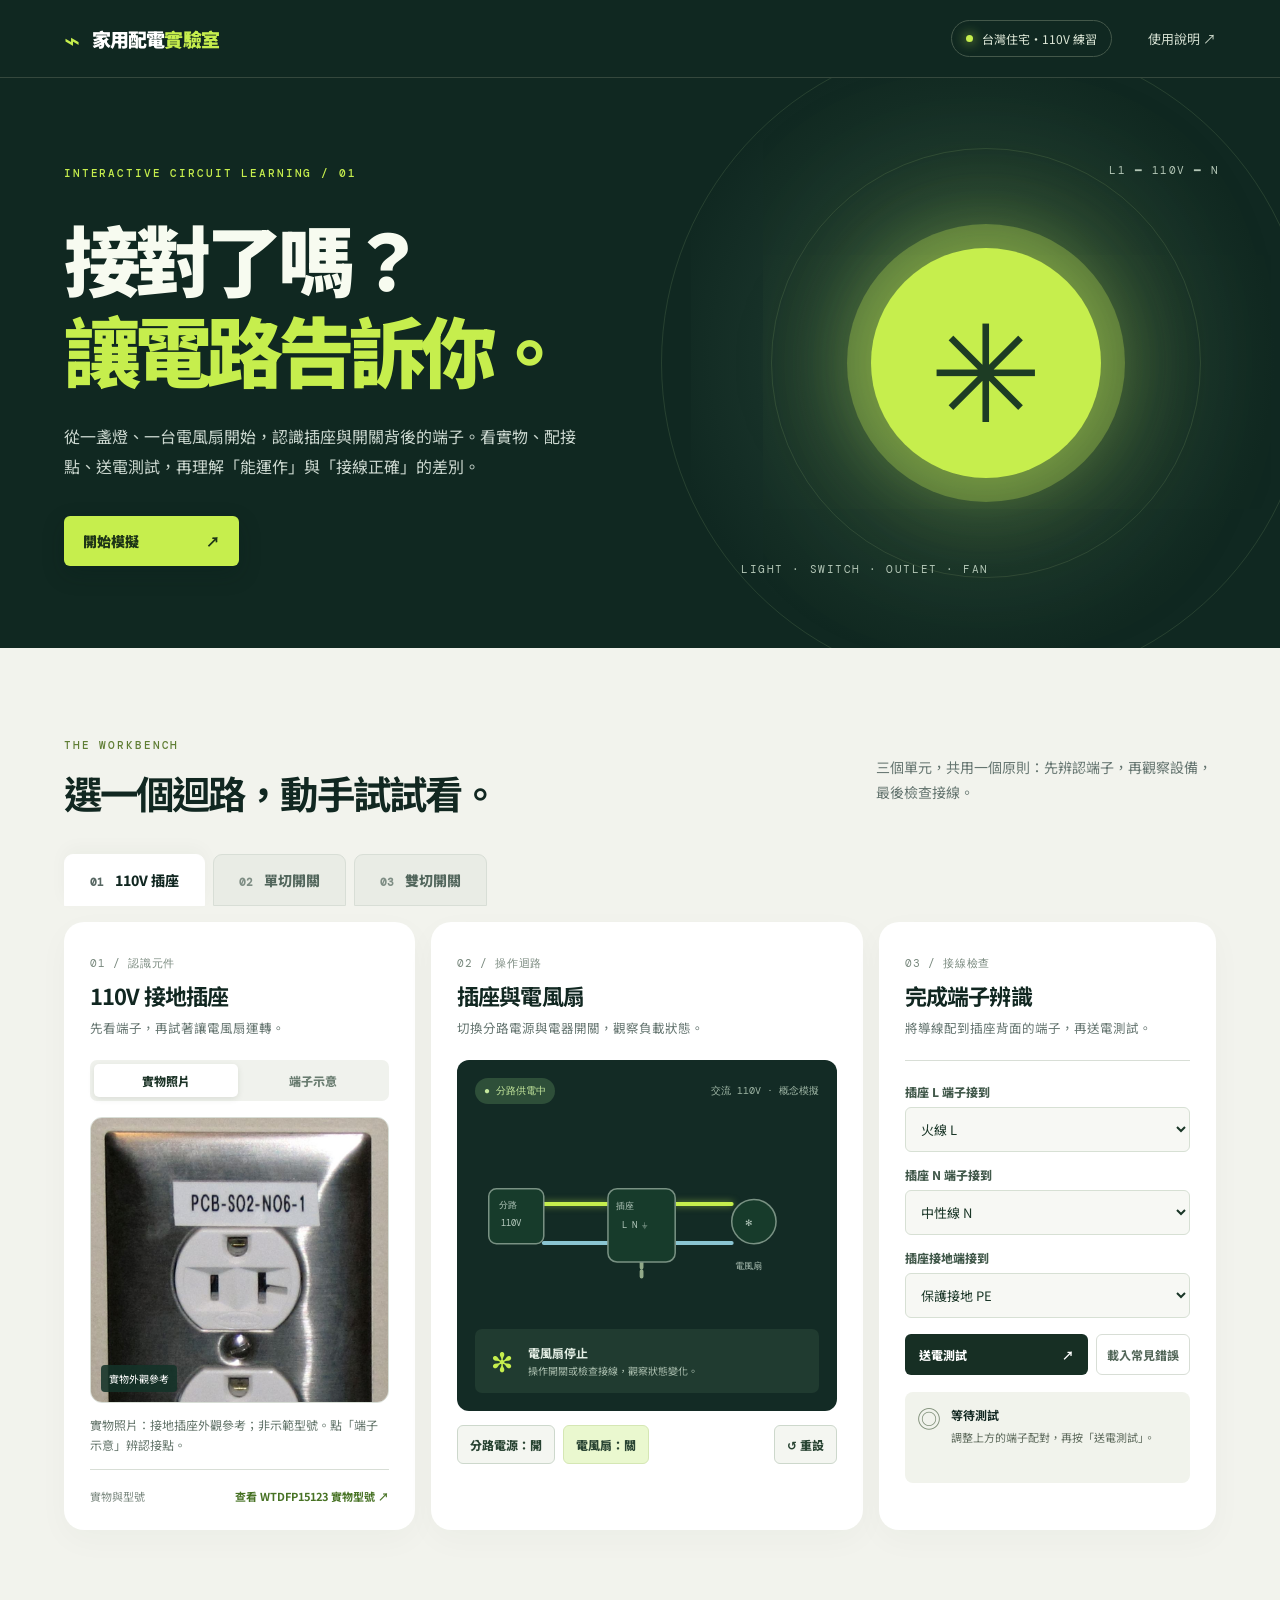
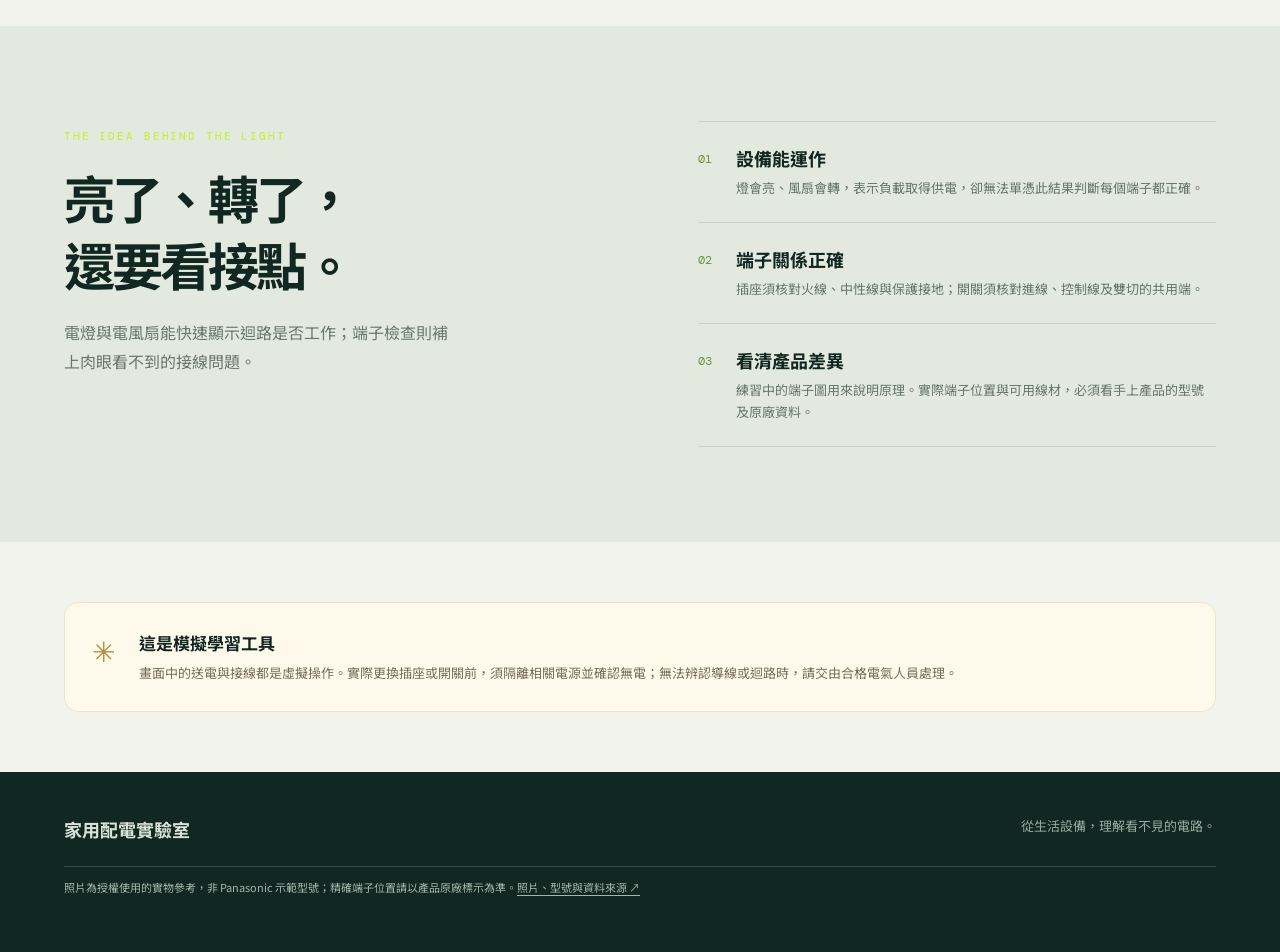
==== index.html @ d6dda079 "Build household circuit learning simulator" ====
<!doctype html>
<html lang="zh-Hant">
<head>
  <meta charset="utf-8">
  <meta name="viewport" content="width=device-width, initial-scale=1">
  <meta name="theme-color" content="#10221f">
  <meta name="description" content="以電燈和電風扇練習台灣住宅 110V 插座、單切與雙切開關的端子辨識與配線測試。">
  <title>家用配電實驗室｜插座與開關互動學習</title>
  <link rel="stylesheet" href="./style.css">
  <script src="./script.js" defer></script>
</head>
<body>
  <header class="site-header">
    <a class="brand" href="#top"><span class="brand-icon">⌁</span><span>家用配電<span class="brand-accent">實驗室</span></span></a>
    <div class="header-right"><span class="voltage-chip"><span class="pulse-dot"></span>台灣住宅・110V 練習</span><a href="#about" class="header-link">使用說明 ↗</a></div>
  </header>

  <main id="top">
    <section class="hero">
      <div class="hero-copy"><span class="eyebrow">INTERACTIVE CIRCUIT LEARNING / 01</span><h1>接對了嗎？<br><em>讓電路告訴你。</em></h1><p>從一盞燈、一台電風扇開始，認識插座與開關背後的端子。看實物、配接點、送電測試，再理解「能運作」與「接線正確」的差別。</p><a class="hero-cta" href="#workbench">開始模擬 <span>↗</span></a></div>
      <div class="hero-visual" aria-hidden="true"><div class="orbit orbit-one"></div><div class="orbit orbit-two"></div><div class="hero-light">✳</div><span class="hero-label label-top">L1 ━ 110V ━ N</span><span class="hero-label label-bottom">LIGHT · SWITCH · OUTLET · FAN</span></div>
    </section>

    <section class="bench" id="workbench" aria-labelledby="bench-title">
      <div class="section-head"><div><span class="eyebrow dark">THE WORKBENCH</span><h2 id="bench-title">選一個迴路，動手試試看。</h2></div><p>三個單元，共用一個原則：先辨認端子，再觀察設備，最後檢查接線。</p></div>
      <div class="lesson-tabs" role="tablist" aria-label="學習單元">
        <button type="button" class="lesson-tab active" role="tab" aria-selected="true" data-lesson="outlet"><span>01</span> 110V 插座</button>
        <button type="button" class="lesson-tab" role="tab" aria-selected="false" data-lesson="single"><span>02</span> 單切開關</button>
        <button type="button" class="lesson-tab" role="tab" aria-selected="false" data-lesson="double"><span>03</span> 雙切開關</button>
      </div>

      <div class="workspace">
        <article class="panel object-panel"><div class="panel-heading"><span class="panel-kicker">01 / 認識元件</span><h3 id="object-title">110V 接地插座</h3><p id="object-subtitle">先看端子，再試著讓電風扇運轉。</p></div>
          <div class="view-toggle" role="group" aria-label="元件檢視"><button type="button" class="view-btn active" data-view="photo">實物照片</button><button type="button" class="view-btn" data-view="terminals">端子示意</button></div>
          <div class="object-stage" id="object-stage"></div>
          <p class="stage-caption" id="stage-caption"></p>
          <div class="source-note"><span>實物與型號</span><a id="product-link" href="https://www.panasonic.com/tw/homeliving/housing/wiring/switches/deco-lite.html" target="_blank" rel="noopener noreferrer">查看台灣常見型號 ↗</a></div>
        </article>

        <article class="panel circuit-panel"><div class="panel-heading"><span class="panel-kicker">02 / 操作迴路</span><h3 id="circuit-title">插座與電風扇</h3><p id="circuit-subtitle">切換分路電源與電器開關，觀察負載狀態。</p></div>
          <div class="circuit-stage"><div class="circuit-meta"><span class="live-pill" id="power-pill">● 分路供電中</span><span>交流 110V · 概念模擬</span></div><div id="circuit-svg" class="circuit-svg" aria-label="互動配線圖"></div><div class="device-status"><span class="device-icon" id="device-icon">◌</span><div><strong id="device-title">電風扇停止</strong><small id="device-detail">插上電器，觀察它是否運轉。</small></div></div></div>
          <div class="controls"><button type="button" id="breaker-btn" class="control-btn">分路電源：開</button><button type="button" id="device-btn" class="control-btn primary">電風扇：關</button><button type="button" id="reset-btn" class="reset-btn" title="重設本單元">↺ 重設</button></div>
          <div class="double-controls hidden" id="double-controls"><button type="button" id="switch-a-btn" class="control-btn">樓下開關：位置 1</button><button type="button" id="switch-b-btn" class="control-btn">樓上開關：位置 1</button></div>
        </article>

        <article class="panel test-panel"><div class="panel-heading"><span class="panel-kicker">03 / 接線檢查</span><h3>完成端子辨識</h3><p id="test-intro">將導線配到插座背面的端子，再送電測試。</p></div><div class="test-form" id="test-form"></div><div class="test-actions"><button type="button" class="test-button" id="test-btn">送電測試 <span>↗</span></button><button type="button" class="example-button" id="mistake-btn">載入常見錯誤</button></div><div class="result" id="result" role="status" aria-live="polite"><span class="result-icon">◎</span><div><strong>等待測試</strong><p>調整上方的端子配對，再按「送電測試」。</p></div></div></article>
      </div>
    </section>

    <section class="concepts" id="about"><div class="concepts-intro"><span class="eyebrow">THE IDEA BEHIND THE LIGHT</span><h2>亮了、轉了，<br>還要看接點。</h2><p>電燈與電風扇能快速顯示迴路是否工作；端子檢查則補上肉眼看不到的接線問題。</p></div><div class="concept-list"><div class="concept"><span>01</span><div><h3>設備能運作</h3><p>燈會亮、風扇會轉，表示負載取得供電，卻無法單憑此結果判斷每個端子都正確。</p></div></div><div class="concept"><span>02</span><div><h3>端子關係正確</h3><p>插座須核對火線、中性線與保護接地；開關須核對進線、控制線及雙切的共用端。</p></div></div><div class="concept"><span>03</span><div><h3>看清產品差異</h3><p>練習中的端子圖用來說明原理。實際端子位置與可用線材，必須看手上產品的型號及原廠資料。</p></div></div></div></section>
    <section class="safety"><span class="safety-symbol">✳</span><div><h2>這是模擬學習工具</h2><p>畫面中的送電與接線都是虛擬操作。實際更換插座或開關前，須隔離相關電源並確認無電；無法辨認導線或迴路時，請交由合格電氣人員處理。</p></div></section>
  </main>
  <footer><div class="footer-top"><strong>家用配電實驗室</strong><span>從生活設備，理解看不見的電路。</span></div><p>照片為授權使用的實物參考，非 Panasonic 示範型號；精確端子位置請以產品原廠標示為準。<a href="./sources.html">照片、型號與資料來源 ↗</a></p></footer>
</body>
</html>
---- style.css ----
@import url('https://fonts.googleapis.com/css2?family=DM+Mono:wght@400;500&family=Noto+Sans+TC:wght@400;500;600;700;800;900&display=swap');
:root{--ink:#112721;--muted:#657570;--paper:#f2f3ed;--white:#fff;--line:#d8ded6;--green:#c6ee4d;--deep:#102821;--orange:#e5a568;--red:#ba503d;--radius:20px}
*{box-sizing:border-box}html{scroll-behavior:smooth}body{margin:0;background:var(--paper);color:var(--ink);font-family:'Noto Sans TC',system-ui,sans-serif}button,select{font:inherit}button{cursor:pointer}a{color:inherit;text-decoration:none}button:focus-visible,a:focus-visible,select:focus-visible{outline:3px solid #80a9ef;outline-offset:3px}.hidden{display:none!important}
.site-header{height:78px;padding:0 clamp(20px,5vw,80px);display:flex;align-items:center;justify-content:space-between;background:#102821;color:#fff;border-bottom:1px solid #35483d}.brand{font-size:19px;font-weight:900;letter-spacing:-.04em;display:flex;align-items:center;gap:12px}.brand-icon{font-size:27px;color:var(--green);line-height:1}.brand-accent{color:var(--green)}.header-right{display:flex;align-items:center;gap:36px}.voltage-chip{font-size:12px;border:1px solid #44584a;border-radius:99px;padding:9px 14px;color:#dde7d7;display:flex;align-items:center;gap:9px}.pulse-dot{width:7px;height:7px;border-radius:50%;background:var(--green);box-shadow:0 0 12px var(--green)}.header-link{font-size:13px;color:#d2ddcf}
.hero{min-height:560px;background:var(--deep);color:#f7fbf0;display:grid;grid-template-columns:1.08fr .92fr;overflow:hidden}.hero-copy{padding:80px 8vw 82px max(5vw,calc((100vw - 1420px)/2));z-index:1}.eyebrow{font-family:'DM Mono',monospace;color:var(--green);font-size:11px;letter-spacing:.17em;font-weight:500}.eyebrow.dark{color:#607e35}.hero h1{font-size:clamp(52px,6vw,90px);letter-spacing:-.075em;line-height:1.19;margin:30px 0 26px;font-weight:900}.hero h1 em{font-style:normal;color:var(--green)}.hero-copy p{line-height:1.9;color:#cbd7cf;font-size:16px;max-width:560px;margin-bottom:34px}.hero-cta{background:var(--green);color:#1e3517;display:inline-flex;align-items:center;justify-content:space-between;min-width:175px;padding:15px 19px;border-radius:6px;font-size:14px;font-weight:900;box-shadow:0 8px 22px #061b1538}.hero-cta:hover{background:#d6fa74}.hero-visual{min-height:540px;position:relative;background:radial-gradient(circle at 47% 49%,#2d5140 0,#1b362c 39%,#102821 72%)}.orbit{position:absolute;border:1px solid #7c9d6a35;border-radius:50%;top:50%;left:50%;transform:translate(-50%,-50%)}.orbit-one{width:430px;height:430px}.orbit-two{width:650px;height:650px}.hero-light{position:absolute;top:50%;left:50%;transform:translate(-50%,-50%);width:230px;height:230px;border-radius:50%;display:grid;place-items:center;background:var(--green);color:#1d3c24;font-size:135px;box-shadow:0 0 0 24px #d8ff5740,0 0 100px #c6ee4d78,0 0 200px #bde44f47}.hero-label{position:absolute;font-family:'DM Mono',monospace;font-size:11px;letter-spacing:.14em;color:#b3c6b6}.label-top{top:85px;right:60px}.label-bottom{bottom:72px;left:50px}
.bench{padding:82px max(5vw,calc((100vw - 1420px)/2)) 96px}.section-head{display:flex;justify-content:space-between;align-items:end;gap:35px;margin-bottom:34px}.section-head h2{font-size:clamp(27px,3vw,40px);margin:10px 0 0;letter-spacing:-.05em}.section-head p{color:var(--muted);font-size:14px;line-height:1.8;max-width:340px}.lesson-tabs{display:flex;gap:8px;margin-bottom:16px}.lesson-tab{border:1px solid var(--line);background:#e9ece5;border-radius:9px 9px 0 0;padding:15px 25px;color:#52665c;font-weight:800;font-size:14px}.lesson-tab span{font-family:'DM Mono',monospace;font-size:11px;margin-right:8px;opacity:.7}.lesson-tab.active{color:var(--ink);background:var(--white);border-color:var(--white);box-shadow:0 -6px 18px #203b1b08}.workspace{display:grid;grid-template-columns:1fr 1.23fr .96fr;gap:16px}.panel{background:var(--white);border-radius:var(--radius);padding:26px;min-width:0;box-shadow:0 10px 32px #25401908}.panel-heading{min-height:112px}.panel-kicker{font-family:'DM Mono',monospace;font-size:11px;letter-spacing:.06em;color:#79897e}.panel h3{font-size:22px;margin:7px 0 7px;letter-spacing:-.04em}.panel-heading p{font-size:12.5px;color:var(--muted);margin:0;line-height:1.6}.view-toggle{display:flex;background:#f0f2ed;border-radius:7px;padding:4px;gap:3px}.view-btn{flex:1;border:0;background:transparent;color:#697c70;border-radius:5px;padding:8px 4px;font-size:12px;font-weight:800}.view-btn.active{background:#fff;color:#1c3327;box-shadow:0 2px 6px #1e30131a}.object-stage{margin-top:16px;border:1px solid var(--line);border-radius:12px;height:286px;background:#e9ebe5;display:grid;place-items:center;overflow:hidden;position:relative}.object-stage img{width:100%;height:100%;object-fit:cover}.object-stage .switch-photo{object-fit:contain;background:#e4e5df}.object-stage .photo-badge{position:absolute;left:10px;bottom:10px;font-size:10px;padding:6px 8px;background:#143329de;color:white;border-radius:4px}.stage-caption{font-size:12px;color:#63746a;line-height:1.7;min-height:42px}.source-note{display:flex;justify-content:space-between;align-items:center;border-top:1px solid var(--line);padding-top:18px;font-size:11px;color:#7c8980;gap:10px}.source-note a{color:#477224;font-weight:700;text-align:right}.source-note a:hover{text-decoration:underline}
.terminal-view{width:100%;height:100%;display:flex;flex-direction:column;justify-content:center;align-items:center;gap:15px;background:radial-gradient(circle at center,#f9faf6,#e7eee1)}.terminal-unit{width:min(86%,270px);height:164px;border:8px solid #cdd8c7;background:#e1ecde;border-radius:20px;box-shadow:0 12px 18px #10291b22,inset 0 0 0 1px white;display:flex;align-items:center;justify-content:space-around;gap:10px;padding:15px}.terminal-unit.switch-unit{width:min(85%,235px)}.terminal-point{width:60px;height:62px;background:#28493b;color:white;border-radius:10px;border:3px solid #adc6a9;display:flex;flex-direction:column;justify-content:center;align-items:center;font-family:'DM Mono',monospace;box-shadow:inset 0 3px 6px #091b1c77}.terminal-point strong{font-size:15px}.terminal-point small{font-size:9px;color:#d6e7ce;margin-top:4px}.terminal-help{text-align:center;font-size:11px;color:#557159;padding:0 15px}
.circuit-stage{height:351px;background:#132b25;border-radius:12px;padding:18px;color:#e4efe5;display:flex;flex-direction:column}.circuit-meta{display:flex;align-items:center;justify-content:space-between;gap:10px;font-family:'DM Mono',monospace;font-size:10px;color:#9fb6a5}.live-pill{border-radius:20px;background:#2e4f39;padding:6px 9px;color:#c5e89d;white-space:nowrap}.live-pill.off{background:#4d4c44;color:#e2dfc8}.circuit-svg{flex:1;min-height:0;display:grid;place-items:center}.circuit-svg svg{width:100%;max-height:200px}.circuit-svg .wire{fill:none;stroke:#526e60;stroke-width:5;stroke-linecap:round;stroke-linejoin:round}.circuit-svg .wire.hot{stroke:#c6ee4d;filter:drop-shadow(0 0 5px #c6ee4d88)}.circuit-svg .wire.neutral{stroke:#8ac5d2}.circuit-svg .wire.ground{stroke:#92aa89;stroke-dasharray:7 5}.circuit-svg .symbol{fill:#173b2b;stroke:#799183;stroke-width:2}.circuit-svg .lit{fill:#c6ee4d;stroke:#c6ee4d;filter:drop-shadow(0 0 12px #c6ee4d)}.circuit-svg text{fill:#b6cabe;font:12px 'DM Mono',monospace}.device-status{display:flex;align-items:center;gap:11px;background:#203b30;padding:10px 12px;border-radius:7px;min-height:64px}.device-icon{font-size:27px;color:var(--green);width:30px;text-align:center}.device-icon.spinning{animation:spin 1.1s linear infinite}.device-status strong{display:block;font-size:12px}.device-status small{display:block;color:#a9bdad;font-size:10px;line-height:1.4;margin-top:3px}@keyframes spin{to{transform:rotate(360deg)}}.controls,.double-controls{display:flex;gap:8px;margin-top:14px;flex-wrap:wrap}.control-btn,.reset-btn{border:1px solid #cdd8cc;background:#f4f6f1;color:#284332;border-radius:6px;padding:10px 12px;font-size:12px;font-weight:800}.control-btn.primary{background:#eaf8cf;border-color:#d5e7b4}.control-btn:hover,.reset-btn:hover{background:#dcedd2}.reset-btn{margin-left:auto}.double-controls .control-btn{flex:1}
.test-form{border-top:1px solid var(--line);padding-top:8px}.test-form label{display:block;margin:14px 0}.test-form label span{display:block;font-size:12px;font-weight:800;color:#42594b;margin-bottom:7px}.test-form select{width:100%;padding:11px 32px 11px 11px;background:#f7f8f4;border:1px solid #d7e0d4;border-radius:6px;font-size:13px;color:#1a3627}.test-actions{display:flex;gap:8px;flex-wrap:wrap;margin-top:16px}.test-button{flex:1;background:#172f24;color:white;padding:12px 14px;border:0;border-radius:6px;font-size:12px;font-weight:800;display:flex;justify-content:space-between;min-width:120px}.test-button:hover{background:#365a37}.example-button{border:1px solid var(--line);background:white;border-radius:6px;color:#526658;font-size:12px;font-weight:700;padding:10px}.result{margin-top:17px;border-radius:8px;padding:14px 12px;background:#f1f3ec;display:flex;gap:10px;min-height:91px}.result.pass{background:#eaf5d9}.result.warn{background:#fff0de}.result.fail{background:#fbeae6}.result-icon{font-size:24px;line-height:1;color:#7c8c75}.result.pass .result-icon{color:#51852c}.result.warn .result-icon{color:#af7830}.result.fail .result-icon{color:#b84f3b}.result strong{display:block;font-size:12px}.result p{font-size:11px;line-height:1.65;color:#5e6a5c;margin:5px 0 0}
.concepts{background:#e4e9df;padding:95px max(5vw,calc((100vw - 1420px)/2));display:grid;grid-template-columns:1fr 1fr;gap:9vw}.concepts h2{font-size:clamp(34px,4vw,56px);line-height:1.32;margin:19px 0;letter-spacing:-.06em}.concepts-intro p{max-width:390px;line-height:1.85;color:#69776c}.concept{display:flex;gap:24px;padding:23px 0;border-bottom:1px solid #c8d2c6}.concept:first-child{border-top:1px solid #c8d2c6}.concept>span{font:12px 'DM Mono',monospace;color:#709044;margin-top:6px}.concept h3{margin:0 0 6px;font-size:18px}.concept p{margin:0;color:#66756a;font-size:13px;line-height:1.7}.safety{display:flex;gap:24px;margin:60px max(5vw,calc((100vw - 1420px)/2));padding:27px;background:#fff9eb;border:1px solid #efe4c7;border-radius:14px}.safety-symbol{font-size:28px;color:#b38e3f}.safety h2{font-size:17px;margin:0 0 6px}.safety p{font-size:13px;line-height:1.8;color:#786f59;margin:0}footer{background:#102821;color:#d8e1d7;padding:44px max(5vw,calc((100vw - 1420px)/2))}.footer-top{display:flex;justify-content:space-between;border-bottom:1px solid #3b5141;padding-bottom:24px}.footer-top strong{font-size:18px}.footer-top span{font-size:13px;color:#96a99d}footer p{font-size:11px;line-height:1.7;color:#a5b5aa}footer a{text-decoration:underline;text-underline-offset:3px}.sources-page{max-width:840px;margin:auto;padding:85px 25px 140px;min-height:80vh}.sources-page h1{font-size:45px}.sources-page p,.sources-page li{line-height:1.9;color:#536c57}.sources-page a:not(.hero-cta){text-decoration:underline;text-underline-offset:3px}
@media(max-width:1200px){.workspace{grid-template-columns:1fr 1.2fr}.test-panel{grid-column:1/-1}.test-form{display:grid;grid-template-columns:repeat(3,1fr);gap:12px}.test-actions{max-width:440px}.panel-heading{min-height:100px}}
@media(max-width:760px){.site-header{height:65px}.brand{font-size:16px}.header-right{gap:0}.header-link{display:none}.voltage-chip{font-size:10px;padding:6px 8px}.hero{grid-template-columns:1fr}.hero-copy{padding:66px 6vw 48px}.hero h1{font-size:55px}.hero-visual{min-height:320px}.hero-light{width:145px;height:145px;font-size:85px}.orbit-one{width:270px;height:270px}.orbit-two{width:410px;height:410px}.label-top{top:26px;right:25px}.label-bottom{bottom:26px;left:25px}.bench{padding:65px 4vw}.section-head{display:block}.section-head p{max-width:100%}.lesson-tabs{overflow:auto;white-space:nowrap;scrollbar-width:none}.lesson-tabs::-webkit-scrollbar{display:none}.lesson-tab{padding:13px 18px}.workspace{grid-template-columns:1fr}.test-panel{grid-column:auto}.test-form{display:block}.object-stage{height:260px}.concepts{grid-template-columns:1fr;padding:65px 6vw;gap:25px}.safety{margin:45px 4vw;padding:22px}footer{padding:36px 6vw}.footer-top{display:block}.footer-top span{display:block;margin-top:8px}}
@media(prefers-reduced-motion:reduce){html{scroll-behavior:auto}.device-icon.spinning{animation:none}}
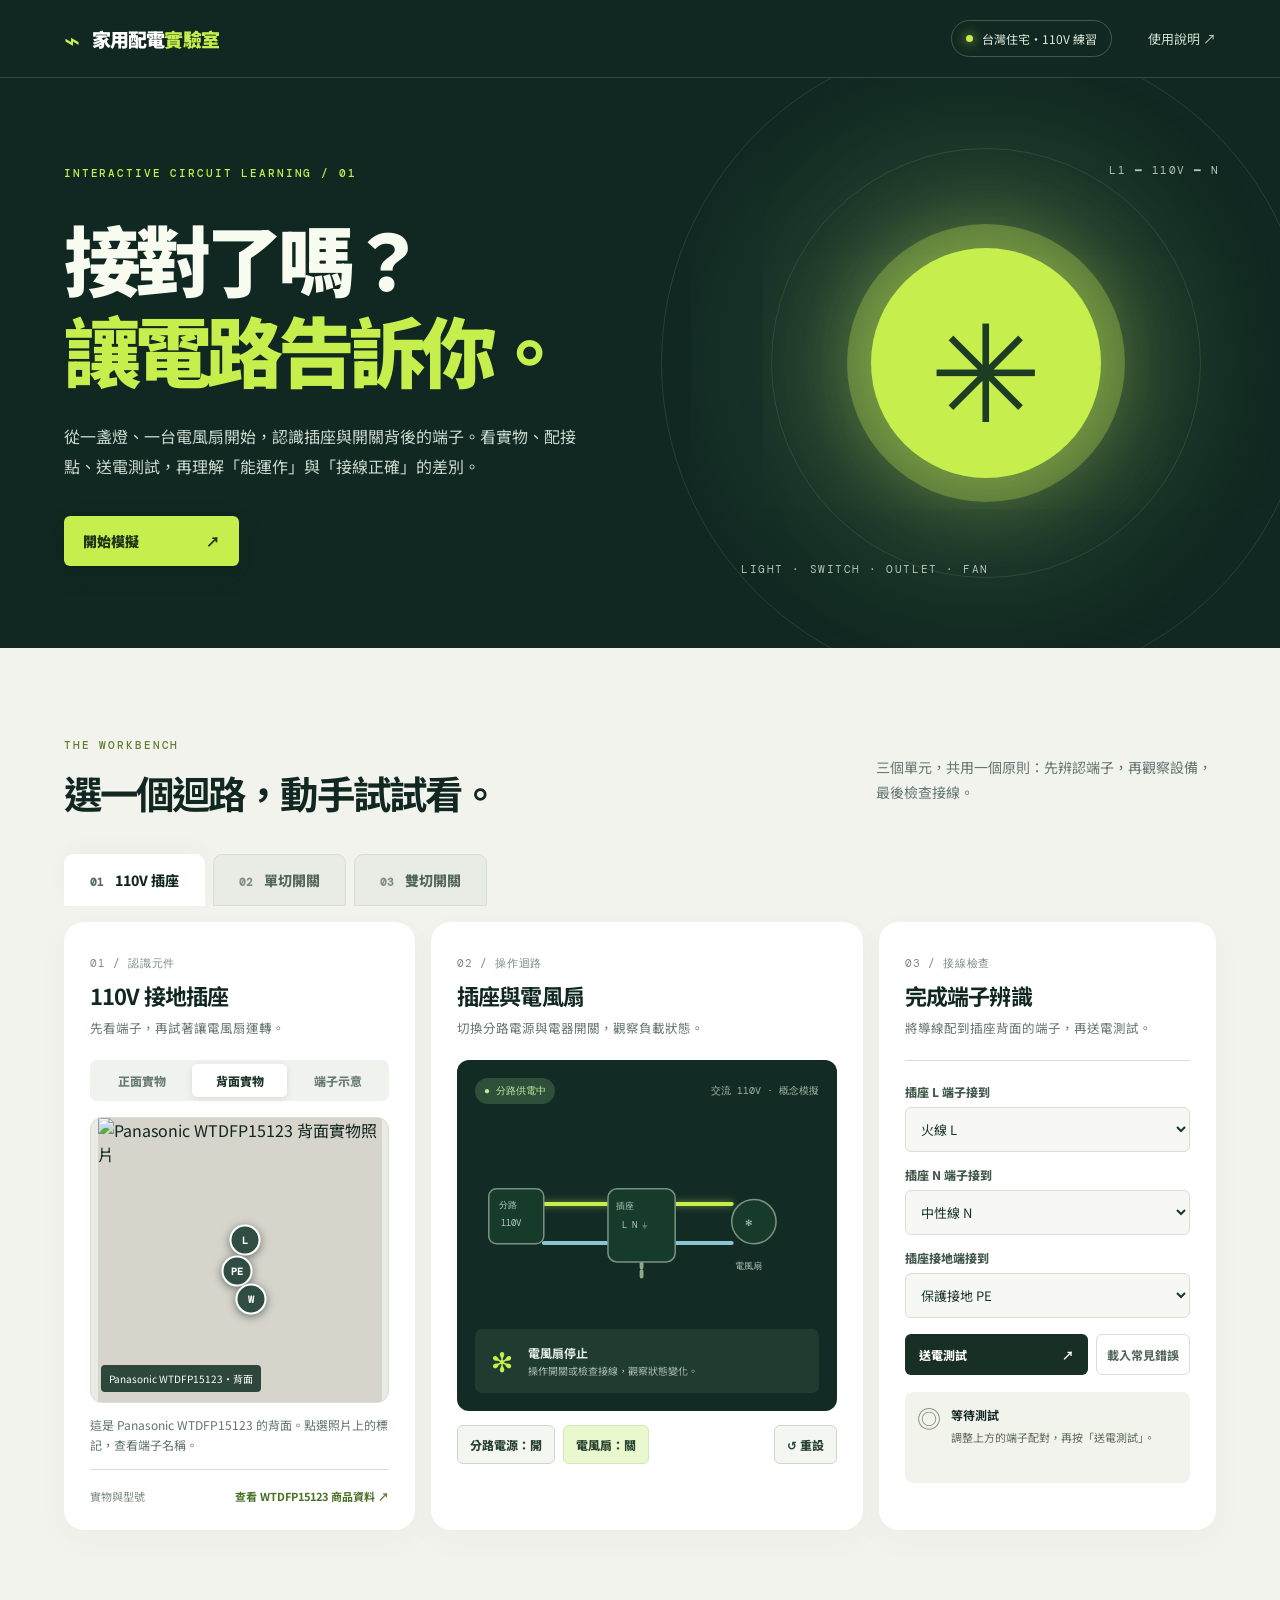
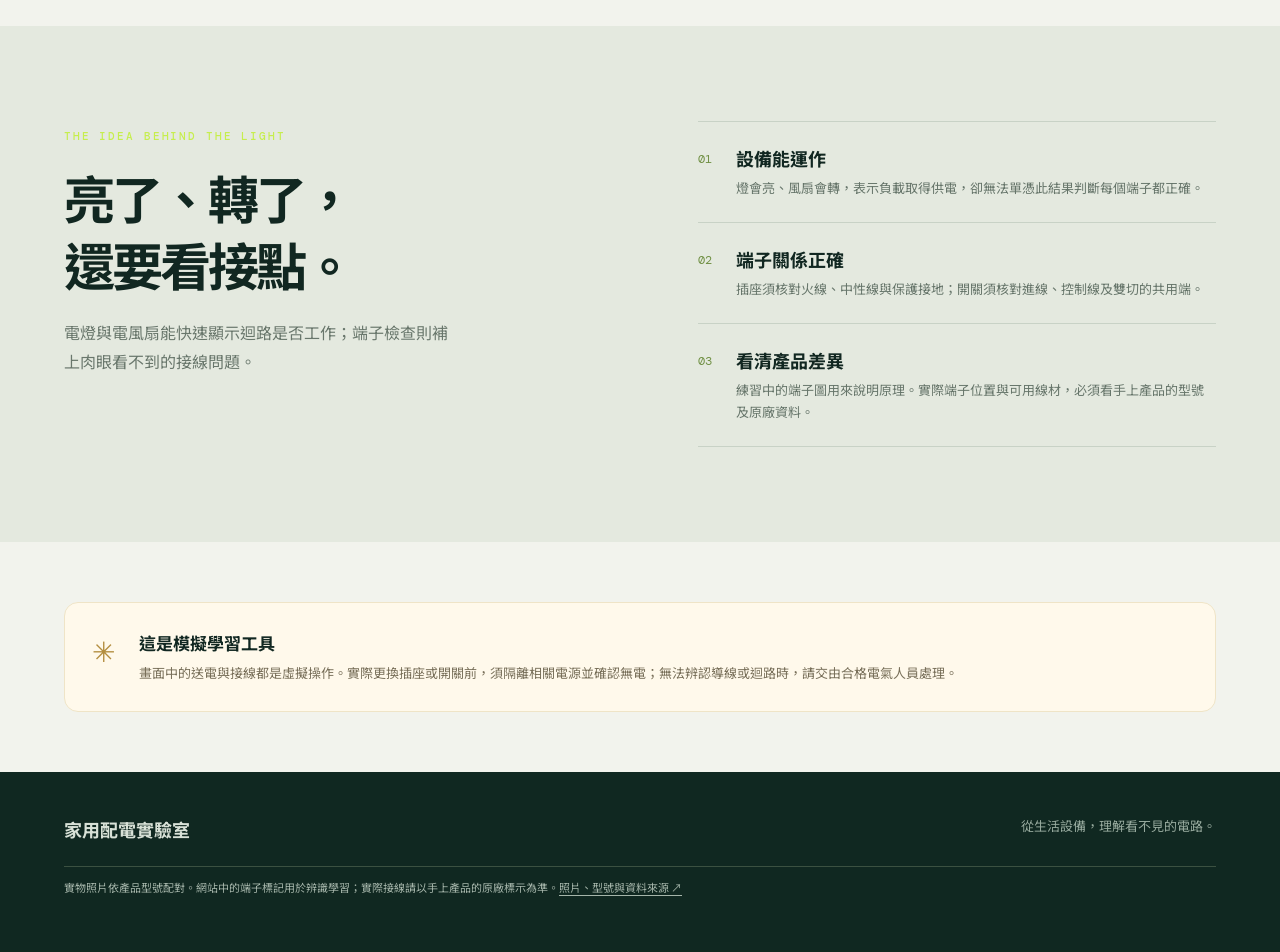
==== commit 143cc86a: "Use matching Panasonic product photos and terminal labels" ====
--- a/index.html
+++ b/index.html
@@ -31,7 +31,7 @@
 
       <div class="workspace">
         <article class="panel object-panel"><div class="panel-heading"><span class="panel-kicker">01 / 認識元件</span><h3 id="object-title">110V 接地插座</h3><p id="object-subtitle">先看端子，再試著讓電風扇運轉。</p></div>
-          <div class="view-toggle" role="group" aria-label="元件檢視"><button type="button" class="view-btn active" data-view="photo">實物照片</button><button type="button" class="view-btn" data-view="terminals">端子示意</button></div>
+          <div class="view-toggle" role="group" aria-label="元件檢視"><button type="button" class="view-btn" data-view="front">正面實物</button><button type="button" class="view-btn active" data-view="back">背面實物</button><button type="button" class="view-btn" data-view="terminals">端子示意</button></div>
           <div class="object-stage" id="object-stage"></div>
           <p class="stage-caption" id="stage-caption"></p>
           <div class="source-note"><span>實物與型號</span><a id="product-link" href="https://www.panasonic.com/tw/homeliving/housing/wiring/switches/deco-lite.html" target="_blank" rel="noopener noreferrer">查看台灣常見型號 ↗</a></div>
@@ -50,6 +50,6 @@
     <section class="concepts" id="about"><div class="concepts-intro"><span class="eyebrow">THE IDEA BEHIND THE LIGHT</span><h2>亮了、轉了，<br>還要看接點。</h2><p>電燈與電風扇能快速顯示迴路是否工作；端子檢查則補上肉眼看不到的接線問題。</p></div><div class="concept-list"><div class="concept"><span>01</span><div><h3>設備能運作</h3><p>燈會亮、風扇會轉，表示負載取得供電，卻無法單憑此結果判斷每個端子都正確。</p></div></div><div class="concept"><span>02</span><div><h3>端子關係正確</h3><p>插座須核對火線、中性線與保護接地；開關須核對進線、控制線及雙切的共用端。</p></div></div><div class="concept"><span>03</span><div><h3>看清產品差異</h3><p>練習中的端子圖用來說明原理。實際端子位置與可用線材，必須看手上產品的型號及原廠資料。</p></div></div></div></section>
     <section class="safety"><span class="safety-symbol">✳</span><div><h2>這是模擬學習工具</h2><p>畫面中的送電與接線都是虛擬操作。實際更換插座或開關前，須隔離相關電源並確認無電；無法辨認導線或迴路時，請交由合格電氣人員處理。</p></div></section>
   </main>
-  <footer><div class="footer-top"><strong>家用配電實驗室</strong><span>從生活設備，理解看不見的電路。</span></div><p>照片為授權使用的實物參考，非 Panasonic 示範型號；精確端子位置請以產品原廠標示為準。<a href="./sources.html">照片、型號與資料來源 ↗</a></p></footer>
+  <footer><div class="footer-top"><strong>家用配電實驗室</strong><span>從生活設備，理解看不見的電路。</span></div><p>實物照片依產品型號配對。網站中的端子標記用於辨識學習；實際接線請以手上產品的原廠標示為準。<a href="./sources.html">照片、型號與資料來源 ↗</a></p></footer>
 </body>
 </html>
--- a/style.css
+++ b/style.css
@@ -5,6 +5,7 @@
 .hero{min-height:560px;background:var(--deep);color:#f7fbf0;display:grid;grid-template-columns:1.08fr .92fr;overflow:hidden}.hero-copy{padding:80px 8vw 82px max(5vw,calc((100vw - 1420px)/2));z-index:1}.eyebrow{font-family:'DM Mono',monospace;color:var(--green);font-size:11px;letter-spacing:.17em;font-weight:500}.eyebrow.dark{color:#607e35}.hero h1{font-size:clamp(52px,6vw,90px);letter-spacing:-.075em;line-height:1.19;margin:30px 0 26px;font-weight:900}.hero h1 em{font-style:normal;color:var(--green)}.hero-copy p{line-height:1.9;color:#cbd7cf;font-size:16px;max-width:560px;margin-bottom:34px}.hero-cta{background:var(--green);color:#1e3517;display:inline-flex;align-items:center;justify-content:space-between;min-width:175px;padding:15px 19px;border-radius:6px;font-size:14px;font-weight:900;box-shadow:0 8px 22px #061b1538}.hero-cta:hover{background:#d6fa74}.hero-visual{min-height:540px;position:relative;background:radial-gradient(circle at 47% 49%,#2d5140 0,#1b362c 39%,#102821 72%)}.orbit{position:absolute;border:1px solid #7c9d6a35;border-radius:50%;top:50%;left:50%;transform:translate(-50%,-50%)}.orbit-one{width:430px;height:430px}.orbit-two{width:650px;height:650px}.hero-light{position:absolute;top:50%;left:50%;transform:translate(-50%,-50%);width:230px;height:230px;border-radius:50%;display:grid;place-items:center;background:var(--green);color:#1d3c24;font-size:135px;box-shadow:0 0 0 24px #d8ff5740,0 0 100px #c6ee4d78,0 0 200px #bde44f47}.hero-label{position:absolute;font-family:'DM Mono',monospace;font-size:11px;letter-spacing:.14em;color:#b3c6b6}.label-top{top:85px;right:60px}.label-bottom{bottom:72px;left:50px}
 .bench{padding:82px max(5vw,calc((100vw - 1420px)/2)) 96px}.section-head{display:flex;justify-content:space-between;align-items:end;gap:35px;margin-bottom:34px}.section-head h2{font-size:clamp(27px,3vw,40px);margin:10px 0 0;letter-spacing:-.05em}.section-head p{color:var(--muted);font-size:14px;line-height:1.8;max-width:340px}.lesson-tabs{display:flex;gap:8px;margin-bottom:16px}.lesson-tab{border:1px solid var(--line);background:#e9ece5;border-radius:9px 9px 0 0;padding:15px 25px;color:#52665c;font-weight:800;font-size:14px}.lesson-tab span{font-family:'DM Mono',monospace;font-size:11px;margin-right:8px;opacity:.7}.lesson-tab.active{color:var(--ink);background:var(--white);border-color:var(--white);box-shadow:0 -6px 18px #203b1b08}.workspace{display:grid;grid-template-columns:1fr 1.23fr .96fr;gap:16px}.panel{background:var(--white);border-radius:var(--radius);padding:26px;min-width:0;box-shadow:0 10px 32px #25401908}.panel-heading{min-height:112px}.panel-kicker{font-family:'DM Mono',monospace;font-size:11px;letter-spacing:.06em;color:#79897e}.panel h3{font-size:22px;margin:7px 0 7px;letter-spacing:-.04em}.panel-heading p{font-size:12.5px;color:var(--muted);margin:0;line-height:1.6}.view-toggle{display:flex;background:#f0f2ed;border-radius:7px;padding:4px;gap:3px}.view-btn{flex:1;border:0;background:transparent;color:#697c70;border-radius:5px;padding:8px 4px;font-size:12px;font-weight:800}.view-btn.active{background:#fff;color:#1c3327;box-shadow:0 2px 6px #1e30131a}.object-stage{margin-top:16px;border:1px solid var(--line);border-radius:12px;height:286px;background:#e9ebe5;display:grid;place-items:center;overflow:hidden;position:relative}.object-stage img{width:100%;height:100%;object-fit:cover}.object-stage .switch-photo{object-fit:contain;background:#e4e5df}.object-stage .photo-badge{position:absolute;left:10px;bottom:10px;font-size:10px;padding:6px 8px;background:#143329de;color:white;border-radius:4px}.stage-caption{font-size:12px;color:#63746a;line-height:1.7;min-height:42px}.source-note{display:flex;justify-content:space-between;align-items:center;border-top:1px solid var(--line);padding-top:18px;font-size:11px;color:#7c8980;gap:10px}.source-note a{color:#477224;font-weight:700;text-align:right}.source-note a:hover{text-decoration:underline}
 .terminal-view{width:100%;height:100%;display:flex;flex-direction:column;justify-content:center;align-items:center;gap:15px;background:radial-gradient(circle at center,#f9faf6,#e7eee1)}.terminal-unit{width:min(86%,270px);height:164px;border:8px solid #cdd8c7;background:#e1ecde;border-radius:20px;box-shadow:0 12px 18px #10291b22,inset 0 0 0 1px white;display:flex;align-items:center;justify-content:space-around;gap:10px;padding:15px}.terminal-unit.switch-unit{width:min(85%,235px)}.terminal-point{width:60px;height:62px;background:#28493b;color:white;border-radius:10px;border:3px solid #adc6a9;display:flex;flex-direction:column;justify-content:center;align-items:center;font-family:'DM Mono',monospace;box-shadow:inset 0 3px 6px #091b1c77}.terminal-point strong{font-size:15px}.terminal-point small{font-size:9px;color:#d6e7ce;margin-top:4px}.terminal-help{text-align:center;font-size:11px;color:#557159;padding:0 15px}
+.product-photo{position:relative;width:min(100%,284px);height:100%;margin:auto}.object-stage .product-photo img{display:block;width:100%;height:100%;object-fit:contain;background:#d6d4cb}.photo-hotspot{position:absolute;transform:translate(-50%,-50%);width:31px;height:31px;border-radius:50%;border:2px solid white;background:#16392ddd;color:#fff;font:800 10px 'DM Mono',monospace;box-shadow:0 2px 9px #06201488;z-index:2}.photo-hotspot:hover,.photo-hotspot:focus-visible{background:#b5e448;color:#173923}.object-stage .photo-badge{z-index:3;pointer-events:none}
 .circuit-stage{height:351px;background:#132b25;border-radius:12px;padding:18px;color:#e4efe5;display:flex;flex-direction:column}.circuit-meta{display:flex;align-items:center;justify-content:space-between;gap:10px;font-family:'DM Mono',monospace;font-size:10px;color:#9fb6a5}.live-pill{border-radius:20px;background:#2e4f39;padding:6px 9px;color:#c5e89d;white-space:nowrap}.live-pill.off{background:#4d4c44;color:#e2dfc8}.circuit-svg{flex:1;min-height:0;display:grid;place-items:center}.circuit-svg svg{width:100%;max-height:200px}.circuit-svg .wire{fill:none;stroke:#526e60;stroke-width:5;stroke-linecap:round;stroke-linejoin:round}.circuit-svg .wire.hot{stroke:#c6ee4d;filter:drop-shadow(0 0 5px #c6ee4d88)}.circuit-svg .wire.neutral{stroke:#8ac5d2}.circuit-svg .wire.ground{stroke:#92aa89;stroke-dasharray:7 5}.circuit-svg .symbol{fill:#173b2b;stroke:#799183;stroke-width:2}.circuit-svg .lit{fill:#c6ee4d;stroke:#c6ee4d;filter:drop-shadow(0 0 12px #c6ee4d)}.circuit-svg text{fill:#b6cabe;font:12px 'DM Mono',monospace}.device-status{display:flex;align-items:center;gap:11px;background:#203b30;padding:10px 12px;border-radius:7px;min-height:64px}.device-icon{font-size:27px;color:var(--green);width:30px;text-align:center}.device-icon.spinning{animation:spin 1.1s linear infinite}.device-status strong{display:block;font-size:12px}.device-status small{display:block;color:#a9bdad;font-size:10px;line-height:1.4;margin-top:3px}@keyframes spin{to{transform:rotate(360deg)}}.controls,.double-controls{display:flex;gap:8px;margin-top:14px;flex-wrap:wrap}.control-btn,.reset-btn{border:1px solid #cdd8cc;background:#f4f6f1;color:#284332;border-radius:6px;padding:10px 12px;font-size:12px;font-weight:800}.control-btn.primary{background:#eaf8cf;border-color:#d5e7b4}.control-btn:hover,.reset-btn:hover{background:#dcedd2}.reset-btn{margin-left:auto}.double-controls .control-btn{flex:1}
 .test-form{border-top:1px solid var(--line);padding-top:8px}.test-form label{display:block;margin:14px 0}.test-form label span{display:block;font-size:12px;font-weight:800;color:#42594b;margin-bottom:7px}.test-form select{width:100%;padding:11px 32px 11px 11px;background:#f7f8f4;border:1px solid #d7e0d4;border-radius:6px;font-size:13px;color:#1a3627}.test-actions{display:flex;gap:8px;flex-wrap:wrap;margin-top:16px}.test-button{flex:1;background:#172f24;color:white;padding:12px 14px;border:0;border-radius:6px;font-size:12px;font-weight:800;display:flex;justify-content:space-between;min-width:120px}.test-button:hover{background:#365a37}.example-button{border:1px solid var(--line);background:white;border-radius:6px;color:#526658;font-size:12px;font-weight:700;padding:10px}.result{margin-top:17px;border-radius:8px;padding:14px 12px;background:#f1f3ec;display:flex;gap:10px;min-height:91px}.result.pass{background:#eaf5d9}.result.warn{background:#fff0de}.result.fail{background:#fbeae6}.result-icon{font-size:24px;line-height:1;color:#7c8c75}.result.pass .result-icon{color:#51852c}.result.warn .result-icon{color:#af7830}.result.fail .result-icon{color:#b84f3b}.result strong{display:block;font-size:12px}.result p{font-size:11px;line-height:1.65;color:#5e6a5c;margin:5px 0 0}
 .concepts{background:#e4e9df;padding:95px max(5vw,calc((100vw - 1420px)/2));display:grid;grid-template-columns:1fr 1fr;gap:9vw}.concepts h2{font-size:clamp(34px,4vw,56px);line-height:1.32;margin:19px 0;letter-spacing:-.06em}.concepts-intro p{max-width:390px;line-height:1.85;color:#69776c}.concept{display:flex;gap:24px;padding:23px 0;border-bottom:1px solid #c8d2c6}.concept:first-child{border-top:1px solid #c8d2c6}.concept>span{font:12px 'DM Mono',monospace;color:#709044;margin-top:6px}.concept h3{margin:0 0 6px;font-size:18px}.concept p{margin:0;color:#66756a;font-size:13px;line-height:1.7}.safety{display:flex;gap:24px;margin:60px max(5vw,calc((100vw - 1420px)/2));padding:27px;background:#fff9eb;border:1px solid #efe4c7;border-radius:14px}.safety-symbol{font-size:28px;color:#b38e3f}.safety h2{font-size:17px;margin:0 0 6px}.safety p{font-size:13px;line-height:1.8;color:#786f59;margin:0}footer{background:#102821;color:#d8e1d7;padding:44px max(5vw,calc((100vw - 1420px)/2))}.footer-top{display:flex;justify-content:space-between;border-bottom:1px solid #3b5141;padding-bottom:24px}.footer-top strong{font-size:18px}.footer-top span{font-size:13px;color:#96a99d}footer p{font-size:11px;line-height:1.7;color:#a5b5aa}footer a{text-decoration:underline;text-underline-offset:3px}.sources-page{max-width:840px;margin:auto;padding:85px 25px 140px;min-height:80vh}.sources-page h1{font-size:45px}.sources-page p,.sources-page li{line-height:1.9;color:#536c57}.sources-page a:not(.hero-cta){text-decoration:underline;text-underline-offset:3px}
